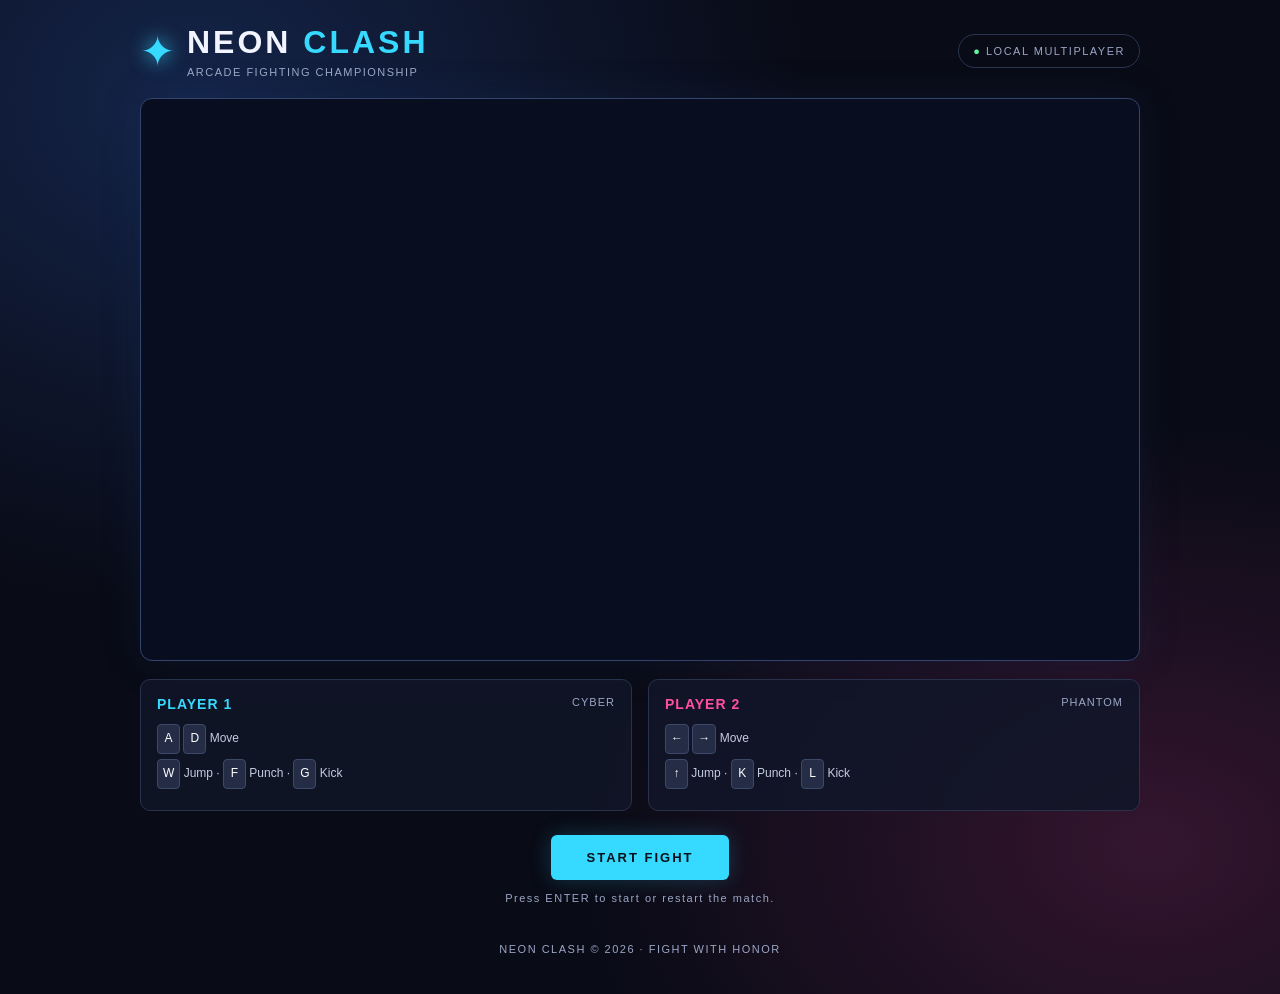
==== index.html @ e407fe43 "REMADE" ====
<!DOCTYPE html>
<html lang="en">
<head>
    <meta charset="UTF-8">
    <meta name="viewport" content="width=device-width, initial-scale=1.0">
    <title>Neon Clash | Fighting Arcade</title>
    <link rel="stylesheet" href="style.css">
</head>
<body>
    <main class="game-container">
        <header class="game-header">
            <div class="brand">
                <span class="brand-icon">✦</span>
                <div>
                    <h1>NEON <span>CLASH</span></h1>
                    <p>ARCADE FIGHTING CHAMPIONSHIP</p>
                </div>
            </div>
            <div class="status">● LOCAL MULTIPLAYER</div>
        </header>

        <section class="arena">
            <canvas id="gameCanvas" width="960" height="540">
                Your browser does not support HTML Canvas.
            </canvas>
        </section>

        <section class="controls">
            <div class="player-controls blue">
                <h2>PLAYER 1 <span>CYBER</span></h2>
                <p><kbd>A</kbd> <kbd>D</kbd> Move</p>
                <p><kbd>W</kbd> Jump · <kbd>F</kbd> Punch · <kbd>G</kbd> Kick</p>
            </div>

            <div class="player-controls pink">
                <h2>PLAYER 2 <span>PHANTOM</span></h2>
                <p><kbd>←</kbd> <kbd>→</kbd> Move</p>
                <p><kbd>↑</kbd> Jump · <kbd>K</kbd> Punch · <kbd>L</kbd> Kick</p>
            </div>
        </section>

        <div class="game-actions">
            <button id="startButton">START FIGHT</button>
            <p>Press ENTER to start or restart the match.</p>
        </div>

        <footer>NEON CLASH © 2026 · FIGHT WITH HONOR</footer>
    </main>

    <script src="game.js"></script>
</body>
</html>
---- style.css ----
* {
    box-sizing: border-box;
}

:root {
    --bg: #090b16;
    --panel: #111629;
    --blue: #36d9ff;
    --pink: #ff4fa3;
    --text: #f2f5ff;
    --muted: #9ba6c5;
}

body {
    margin: 0;
    min-height: 100vh;
    background:
        radial-gradient(ellipse at 15% 10%, #142449 0%, transparent 40%),
        radial-gradient(ellipse at 90% 85%, #34152f 0%, transparent 35%),
        var(--bg);
    color: var(--text);
    font-family: Arial, Helvetica, sans-serif;
    display: flex;
    justify-content: center;
    padding: 24px 16px;
}

.game-container {
    width: min(100%, 1000px);
}

.game-header {
    display: flex;
    justify-content: space-between;
    align-items: center;
    gap: 16px;
    margin-bottom: 20px;
}

.brand {
    display: flex;
    align-items: center;
    gap: 12px;
}

.brand-icon {
    font-size: 42px;
    color: var(--blue);
    text-shadow: 0 0 20px var(--blue);
}

h1 {
    font-size: clamp(22px, 4vw, 32px);
    letter-spacing: 3px;
    margin: 0;
}

h1 span {
    color: var(--blue);
}

.brand p,
.status,
.game-actions p,
footer {
    color: var(--muted);
    font-size: 11px;
    letter-spacing: 1.5px;
}

.brand p {
    margin: 5px 0 0;
}

.status {
    border: 1px solid #293552;
    border-radius: 20px;
    padding: 10px 14px;
    white-space: nowrap;
}

.status::first-letter {
    color: #60f5a5;
}

.arena {
    overflow: hidden;
    border: 1px solid #33456d;
    border-radius: 12px;
    box-shadow: 0 0 40px #1c3b7030;
    background: #080d20;
}

canvas {
    display: block;
    width: 100%;
    height: auto;
    touch-action: none;
}

.controls {
    display: grid;
    grid-template-columns: 1fr 1fr;
    gap: 16px;
    margin-top: 18px;
}

.player-controls {
    background: #111629d9;
    border: 1px solid #28324d;
    border-radius: 10px;
    padding: 16px;
}

.player-controls h2 {
    font-size: 14px;
    letter-spacing: 1px;
    margin: 0 0 12px;
}

.player-controls h2 span {
    float: right;
    font-size: 11px;
    font-weight: normal;
    color: var(--muted);
}

.blue h2 {
    color: var(--blue);
}

.pink h2 {
    color: var(--pink);
}

.player-controls p {
    font-size: 12px;
    color: #c4cce0;
    line-height: 1.8;
    margin: 5px 0;
}

kbd {
    display: inline-block;
    min-width: 23px;
    padding: 3px 5px;
    text-align: center;
    background: #252d46;
    color: white;
    border: 1px solid #3d4968;
    border-radius: 4px;
    font: inherit;
}

.game-actions {
    text-align: center;
    margin: 24px 0;
}

button {
    border: 0;
    border-radius: 6px;
    background: var(--blue);
    color: #06101b;
    font-size: 13px;
    font-weight: bold;
    letter-spacing: 2px;
    padding: 15px 36px;
    cursor: pointer;
    box-shadow: 0 0 22px #36d9ff35;
    transition: transform 0.15s, box-shadow 0.15s;
}

button:hover {
    transform: translateY(-2px);
    box-shadow: 0 0 30px #36d9ff75;
}

button:active {
    transform: translateY(0);
}

.game-actions p {
    margin-top: 12px;
}

footer {
    text-align: center;
    padding: 15px 0;
}

@media (max-width: 600px) {
    body {
        padding: 14px 8px;
    }

    .game-header {
        align-items: flex-start;
        flex-direction: column;
    }

    .controls {
        grid-template-columns: 1fr;
    }

    .player-controls {
        padding: 12px;
    }

    .status {
        font-size: 10px;
    }
}
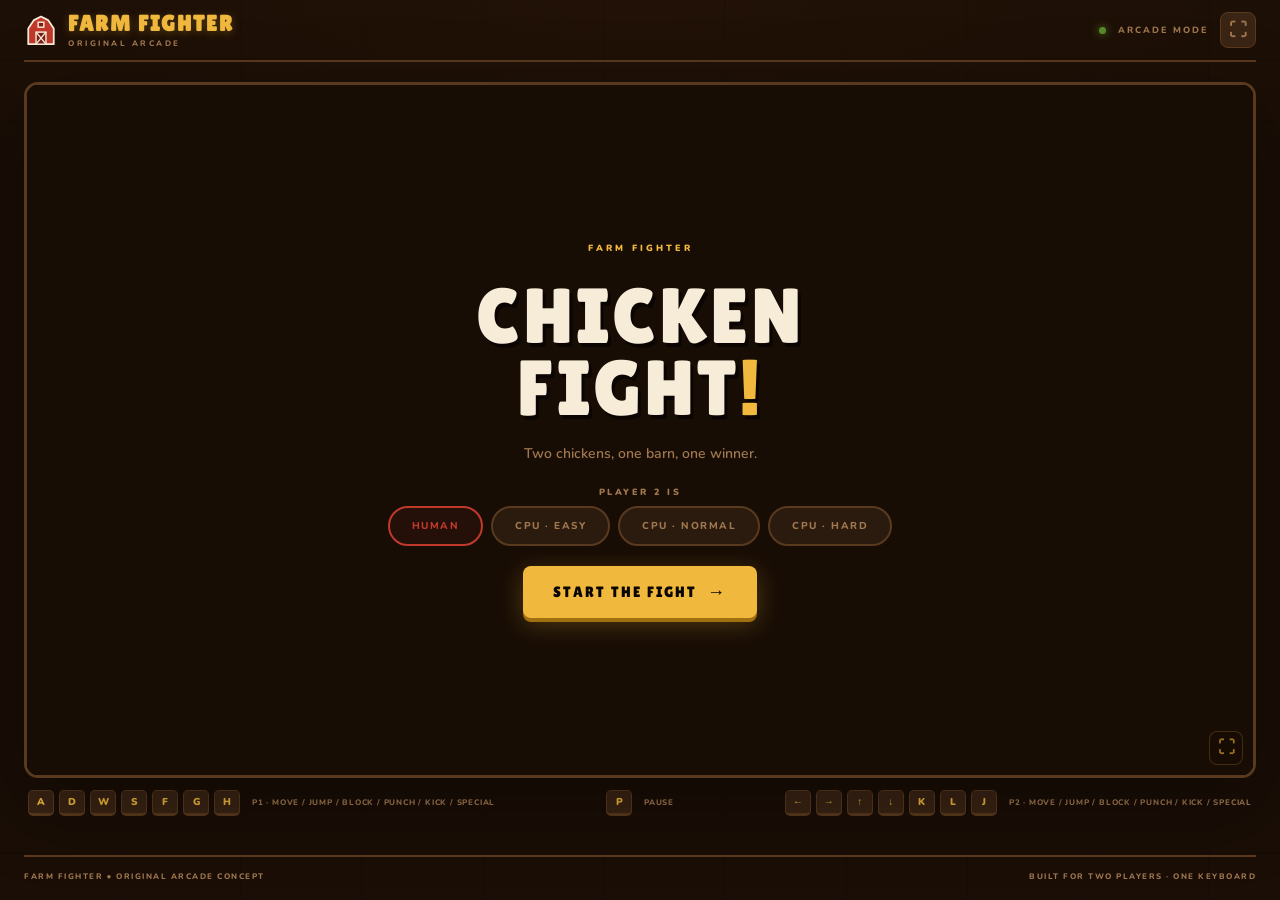
==== commit a74782a1: "Add a simple HTTP server for local game development This commit introduces a new script `serve.py` t" ====
--- a/index.html
+++ b/index.html
@@ -1,53 +1,140 @@
-
 <!DOCTYPE html>
 <html lang="en">
 <head>
-    <meta charset="UTF-8">
-    <meta name="viewport" content="width=device-width, initial-scale=1.0">
-    <title>Neon Clash | Fighting Arcade</title>
-    <link rel="stylesheet" href="style.css">
+  <meta charset="UTF-8">
+  <meta name="viewport" content="width=device-width, initial-scale=1.0">
+  <title>Farm Fighter</title>
+  <link rel="stylesheet" href="css/base.css">
+  <link rel="stylesheet" href="css/select.css">
+  <link rel="stylesheet" href="css/game.css">
+
+  <!-- Scripts run in this order. -->
+  <script src="js/core/config.js" defer></script>
+  <script src="js/core/registry.js" defer></script>
+  <script src="js/core/state.js" defer></script>
+  <script src="js/ui/dom.js" defer></script>
+
+  <script src="js/engine/sprites.js" defer></script>
+  <script src="js/engine/particles.js" defer></script>
+  <script src="js/engine/fighter.js" defer></script>
+  <script src="js/engine/fighter-builtin.js" defer></script>
+  <script src="js/engine/combat.js" defer></script>
+  <script src="js/engine/arena.js" defer></script>
+  <script src="js/engine/hud.js" defer></script>
+  <script src="js/engine/ai.js" defer></script>
+  <script src="js/engine/match.js" defer></script>
+
+  <script src="js/ui/select-screen.js" defer></script>
+  <script src="js/ui/map-select.js" defer></script>
+  <script src="js/ui/move-list.js" defer></script>
+  <script src="js/ui/screens.js" defer></script>
+  <script src="js/ui/input.js" defer></script>
+  <script src="js/ui/fullscreen.js" defer></script>
+
+  <!-- Fighters -->
+  <script src="data/fighters/chicken.js" defer></script>
+
+  <!-- Maps -->
+  <script src="data/maps/red-barn.js" defer></script>
+  <script src="data/maps/hayloft.js" defer></script>
+  <script src="data/maps/moonlit-pasture.js" defer></script>
+
+  <script src="js/main.js" defer></script>
 </head>
 <body>
-    <main class="game-container">
-        <header class="game-header">
-            <div class="brand">
-                <span class="brand-icon">✦</span>
-                <div>
-                    <h1>NEON <span>CLASH</span></h1>
-                    <p>ARCADE FIGHTING CHAMPIONSHIP</p>
-                </div>
-            </div>
-            <div class="status">● LOCAL MULTIPLAYER</div>
-        </header>
+  <main class="app-shell">
 
-        <section class="arena">
-            <canvas id="gameCanvas" width="960" height="540">
-                Your browser does not support HTML Canvas.
-            </canvas>
-        </section>
+    <header class="topbar">
+      <a class="brand" href="#" aria-label="home">
+        <span class="brand-mark" aria-hidden="true">
+          <svg viewBox="0 0 48 48">
+            <path d="M6 22 L14 10 L24 5 L34 10 L42 22 L42 44 L6 44 Z" fill="#c0392b" stroke="#f7ecd8" stroke-width="2.5" stroke-linejoin="round"/>
+            <rect x="17" y="27" width="14" height="17" fill="#7a1f16" stroke="#f7ecd8" stroke-width="2"/>
+            <path d="M17 27 L31 44 M31 27 L17 44" stroke="#f7ecd8" stroke-width="2"/>
+            <rect x="20" y="13" width="8" height="7" fill="#7a1f16" stroke="#f7ecd8" stroke-width="2"/>
+          </svg>
+        </span>
+        <span><strong>FARM FIGHTER</strong><small>ORIGINAL ARCADE</small></span>
+      </a>
+      <div class="topbar-right">
+        <span class="live-dot"></span><span>ARCADE MODE</span>
+        <button id="fullscreenButton" class="icon-button" type="button" title="Fullscreen" aria-label="Toggle fullscreen">⛶</button>
+      </div>
+    </header>
 
-        <section class="controls">
-            <div class="player-controls blue">
-                <h2>PLAYER 1 <span>CYBER</span></h2>
-                <p><kbd>A</kbd> <kbd>D</kbd> Move</p>
-                <p><kbd>W</kbd> Jump · <kbd>F</kbd> Punch · <kbd>G</kbd> Kick</p>
+    <!-- ── Single arena box: canvas lives here always ── -->
+    <div class="arena-wrap">
+
+      <div class="arena" id="arenaBox">
+
+        <!-- The game canvas — always present, game loop always runs -->
+        <canvas id="gameCanvas" width="1600" height="900" aria-label="Farm fighting game"></canvas>
+
+        <!-- SELECT OVERLAY — shown on top of the canvas before the fight -->
+        <div id="selectScreen" class="select-overlay">
+          <div class="select-inner">
+            <div class="eyebrow">FARM FIGHTER</div>
+            <h1>CHICKEN FIGHT<span>!</span></h1>
+            <p class="muted">Two chickens, one barn, one winner.</p>
+
+            <div class="p2-mode" role="group" aria-label="Who plays Player 2">
+              <span class="p2-mode-label">PLAYER 2 IS</span>
+              <button class="mode-button" type="button" data-mode="human">HUMAN</button>
+              <button class="mode-button" type="button" data-mode="easy">CPU · EASY</button>
+              <button class="mode-button" type="button" data-mode="normal">CPU · NORMAL</button>
+              <button class="mode-button" type="button" data-mode="hard">CPU · HARD</button>
             </div>
 
-            <div class="player-controls pink">
-                <h2>PLAYER 2 <span>PHANTOM</span></h2>
-                <p><kbd>←</kbd> <kbd>→</kbd> Move</p>
-                <p><kbd>↑</kbd> Jump · <kbd>K</kbd> Punch · <kbd>L</kbd> Kick</p>
-            </div>
-        </section>
-
-        <div class="game-actions">
-            <button id="startButton">START FIGHT</button>
-            <p>Press ENTER to start or restart the match.</p>
+            <button id="startFightButton" class="primary-button" type="button">
+              START THE FIGHT <span>→</span>
+            </button>
+          </div>
         </div>
 
-        <footer>NEON CLASH © 2026 · FIGHT WITH HONOR</footer>
-    </main>
+        <!-- MATCH-END OVERLAY — shown when a match finishes -->
+        <div id="matchOverlay" class="match-overlay hidden">
+          <div class="overlay-kicker">MATCH COMPLETE</div>
+          <h2 id="winnerText">Player WINS!</h2>
+          <p>Ready for another round?</p>
+          <div class="overlay-actions">
+            <button id="rematchButton" class="primary-button" type="button">REMATCH ↻</button>
+            <button id="changeFightersButton" class="secondary-button" type="button">← MAIN MENU</button>
+          </div>
+        </div>
 
-    <script src="game.js"></script>
+        <!-- PAUSE OVERLAY -->
+        <div id="pauseOverlay" class="match-overlay hidden">
+          <div class="overlay-kicker">PAUSED</div>
+          <h2>GAME PAUSED</h2>
+          <p>Press P or ESC to keep fighting</p>
+          <div class="overlay-actions">
+            <button id="resumeButton" class="primary-button" type="button">RESUME ▶</button>
+            <button id="mainMenuButton" class="secondary-button" type="button">← MAIN MENU</button>
+          </div>
+        </div>
+
+        <!-- Fullscreen button always visible in the corner -->
+        <button id="arenaFullscreen" class="arena-fullscreen" type="button" title="Fullscreen" aria-label="Toggle fullscreen">⛶</button>
+
+      </div><!-- /.arena -->
+
+      <!-- Controls strip — just below the box, outside fullscreen -->
+      <div class="controls-strip" id="gameScreen">
+        <div><span class="key">A</span><span class="key">D</span><span class="key">W</span><span class="key">S</span><span class="key">F</span><span class="key">G</span><span class="key">H</span><small>P1 · MOVE / JUMP / BLOCK / PUNCH / KICK / SPECIAL</small></div>
+        <div><span class="key">P</span><small>PAUSE</small></div>
+        <div id="p2Controls"><span class="key">←</span><span class="key">→</span><span class="key">↑</span><span class="key">↓</span><span class="key">K</span><span class="key">L</span><span class="key">J</span><small>P2 · MOVE / JUMP / BLOCK / PUNCH / KICK / SPECIAL</small></div>
+      </div>
+
+    </div><!-- /.arena-wrap -->
+
+    <!-- MOVE LIST — inside the arena box, shown after fight starts -->
+    <div id="moveList" class="move-list hidden"></div>
+
+    <footer>
+      <span>FARM FIGHTER <span class="footer-dot">●</span> ORIGINAL ARCADE CONCEPT</span>
+      <span>BUILT FOR TWO PLAYERS · ONE KEYBOARD</span>
+    </footer>
+
+  </main>
 </body>
 </html>
--- a/css/base.css
+++ b/css/base.css
@@ -0,0 +1,256 @@
+@import url('https://fonts.googleapis.com/css2?family=Lilita+One&family=Nunito:wght@400;600;700;800;900&display=swap');
+
+:root {
+  --bg:        #1a0e06;        /* dark barn interior */
+  --panel:     #2b1a0e;        /* aged wood */
+  --panel-2:   #3a2414;        /* lighter plank */
+  --line:      #5a3a1e;        /* wood grain */
+  --text:      #f7ecd8;        /* warm cream */
+  --muted:     #a07850;        /* faded straw */
+  --hay:       #f0b83c;        /* golden hay */
+  --barn:      #c0392b;        /* barn red */
+  --barn-dark: #7a1f16;        /* dark barn red */
+  --grass:     #5a8a2a;        /* pasture green */
+  --sky:       #8fd3f4;        /* daytime sky */
+  --sun:       #ffe08a;        /* warm sun */
+  --dirt:      #8b5e3c;        /* dirt floor */
+  --shadow:    #0a0502;
+}
+
+* { box-sizing: border-box; margin: 0; padding: 0; }
+
+body {
+  min-height: 100dvh;
+  background: var(--bg);
+  background-image:
+    /* wood plank texture */
+    repeating-linear-gradient(
+      180deg,
+      transparent 0px 59px,
+      #00000018 59px 61px
+    ),
+    repeating-linear-gradient(
+      90deg,
+      transparent 0px 119px,
+      #00000010 119px 121px
+    ),
+    /* warm top glow like sunlight through barn doors */
+    radial-gradient(ellipse 100% 35% at 50% 0%, #3a1e0840 0%, transparent 70%);
+  color: var(--text);
+  font-family: 'Nunito', Arial, sans-serif;
+  font-weight: 600;
+}
+
+button { font: inherit; cursor: pointer; border: none; background: none; }
+button:focus-visible { outline: 2px solid var(--hay); outline-offset: 3px; }
+
+.hidden { display: none !important; }
+
+/* ── layout shell ── */
+.app-shell {
+  display: flex;
+  flex-direction: column;
+  min-height: 100dvh;
+  width: min(1400px, 100%);
+  margin: 0 auto;
+  padding: 0 24px;
+  overflow-x: hidden;
+}
+
+/* ── topbar ── */
+.topbar {
+  display: flex;
+  align-items: center;
+  justify-content: space-between;
+  height: 62px;
+  border-bottom: 2px solid var(--line);
+  flex-shrink: 0;
+}
+
+.brand {
+  display: flex;
+  align-items: center;
+  gap: 10px;
+  text-decoration: none;
+  color: var(--text);
+}
+.brand-mark { width: 34px; height: 34px; }
+.brand-mark svg { width: 100%; height: 100%; }
+.brand strong {
+  font-family: 'Lilita One', Impact, sans-serif;
+  font-size: 22px;
+  letter-spacing: 2px;
+  color: var(--hay);
+  text-shadow: 0 2px 8px #f0b83c44;
+}
+.brand small {
+  display: block;
+  font-size: 8px;
+  font-weight: 800;
+  letter-spacing: 2.5px;
+  color: var(--muted);
+  margin-top: 1px;
+  text-transform: uppercase;
+}
+
+.topbar-right {
+  display: flex;
+  align-items: center;
+  gap: 12px;
+  font-size: 9px;
+  font-weight: 800;
+  letter-spacing: 2px;
+  color: var(--muted);
+  text-transform: uppercase;
+}
+
+.live-dot {
+  width: 7px; height: 7px;
+  border-radius: 50%;
+  background: var(--grass);
+  box-shadow: 0 0 8px var(--grass);
+  animation: pulse 2.4s ease-in-out infinite;
+}
+@keyframes pulse {
+  0%, 100% { opacity: 1; box-shadow: 0 0 8px var(--grass); }
+  50%       { opacity: 0.5; box-shadow: 0 0 3px var(--grass); }
+}
+
+.icon-button {
+  display: grid;
+  place-items: center;
+  width: 36px; height: 36px;
+  border: 1px solid var(--line);
+  border-radius: 8px;
+  background: var(--panel-2);
+  color: var(--muted);
+  font-size: 18px;
+  transition: color .15s, border-color .15s, background .15s;
+}
+.icon-button:hover {
+  color: var(--hay);
+  border-color: var(--hay);
+  background: var(--panel);
+}
+
+/* ── screens (kept for any legacy use) ── */
+/* .screen padding removed — layout is now handled by .arena-wrap */
+
+/* ── typography ── */
+h1 {
+  font-family: 'Lilita One', Impact, sans-serif;
+  font-size: clamp(48px, 7.5vw, 90px);
+  font-weight: 400;
+  letter-spacing: 3px;
+  line-height: 0.92;
+  color: var(--text);
+  text-shadow: 3px 4px 0 var(--shadow);
+}
+h1 span, h1 em { color: var(--hay); font-style: normal; }
+
+h2 {
+  font-family: 'Lilita One', Impact, sans-serif;
+  font-size: 26px;
+  font-weight: 400;
+  letter-spacing: 2px;
+}
+
+.eyebrow {
+  font-size: 9px;
+  font-weight: 900;
+  letter-spacing: 3px;
+  color: var(--hay);
+  text-transform: uppercase;
+  margin-bottom: 6px;
+}
+
+.muted { color: var(--muted); font-size: 13px; line-height: 1.6; margin-top: 8px; }
+.hint  { color: var(--muted); font-size: 11px; line-height: 1.6; }
+
+/* ── buttons ── */
+.primary-button {
+  display: inline-flex;
+  align-items: center;
+  gap: 10px;
+  padding: 0 30px;
+  height: 52px;
+  background: var(--hay);
+  color: var(--shadow);
+  border-radius: 8px;
+  font-family: 'Lilita One', Impact, sans-serif;
+  font-size: 15px;
+  font-weight: 400;
+  letter-spacing: 2px;
+  text-transform: uppercase;
+  box-shadow: 0 4px 0 #a07010, 0 6px 24px #f0b83c44;
+  transition: transform .12s, box-shadow .12s;
+}
+.primary-button:hover {
+  transform: translateY(-2px);
+  box-shadow: 0 6px 0 #a07010, 0 10px 36px #f0b83c66;
+}
+.primary-button:active {
+  transform: translateY(2px);
+  box-shadow: 0 2px 0 #a07010, 0 2px 10px #f0b83c44;
+}
+.primary-button span { font-size: 18px; }
+
+.secondary-button {
+  display: inline-flex;
+  align-items: center;
+  height: 44px;
+  padding: 0 20px;
+  border: 2px solid var(--line);
+  border-radius: 8px;
+  background: var(--panel);
+  color: var(--muted);
+  font-size: 11px;
+  font-weight: 800;
+  letter-spacing: 1.5px;
+  text-transform: uppercase;
+  transition: color .15s, border-color .15s, background .15s;
+}
+.secondary-button:hover {
+  color: var(--text);
+  border-color: var(--muted);
+  background: var(--panel-2);
+}
+
+/* ── key badges ── */
+.key {
+  display: inline-grid;
+  place-items: center;
+  min-width: 26px;
+  height: 26px;
+  padding: 0 6px;
+  background: var(--panel-2);
+  border: 1px solid var(--line);
+  border-bottom-width: 3px;
+  border-radius: 5px;
+  font-size: 10px;
+  font-weight: 900;
+  color: var(--hay);
+  letter-spacing: 0;
+}
+
+/* ── footer ── */
+footer {
+  display: flex;
+  justify-content: space-between;
+  gap: 12px;
+  padding: 14px 0 18px;
+  border-top: 2px solid var(--line);
+  font-size: 8px;
+  font-weight: 800;
+  letter-spacing: 1.5px;
+  color: var(--muted);
+  text-transform: uppercase;
+  flex-shrink: 0;
+}
+
+@media (max-width: 600px) {
+  .app-shell { padding: 0 14px; }
+  .topbar { height: 52px; }
+  .topbar-right > span:not(.live-dot) { display: none; }
+  footer { flex-direction: column; gap: 4px; }
+}
--- a/css/select.css
+++ b/css/select.css
@@ -0,0 +1,334 @@
+/* ── Select screen ── */
+
+.select-screen {
+  display: flex;
+  flex-direction: column;
+  align-items: center;
+  gap: 36px;
+  padding: 36px 0 32px;
+}
+
+/* ── hero heading ── */
+.heading-row {
+  display: flex;
+  align-items: flex-end;
+  justify-content: space-between;
+  width: 100%;
+  gap: 16px;
+  flex-wrap: wrap;
+}
+
+.round-chip {
+  display: inline-flex;
+  align-items: center;
+  gap: 8px;
+  padding: 8px 18px;
+  background: var(--panel-2);
+  border: 2px solid var(--line);
+  border-radius: 999px;
+  font-size: 9px;
+  font-weight: 900;
+  letter-spacing: 2.5px;
+  color: var(--muted);
+  text-transform: uppercase;
+  white-space: nowrap;
+}
+.round-chip span {
+  font-family: 'Lilita One', Impact, sans-serif;
+  font-size: 18px;
+  color: var(--hay);
+  letter-spacing: 0;
+}
+
+/* ── player pick buttons ── */
+.player-picks {
+  display: flex;
+  gap: 20px;
+  width: 100%;
+}
+
+.player-pick {
+  flex: 1;
+  display: flex;
+  align-items: center;
+  gap: 14px;
+  padding: 16px 20px;
+  background: var(--panel);
+  border: 2px solid var(--line);
+  border-radius: 12px;
+  text-align: left;
+  transition: border-color .15s, background .15s;
+  cursor: pointer;
+}
+.player-pick:hover {
+  background: var(--panel-2);
+  border-color: var(--muted);
+}
+.player-pick.active.p1-pick {
+  border-color: var(--hay);
+  background: #f0b83c0e;
+  box-shadow: 0 0 0 1px var(--hay) inset;
+}
+.player-pick.active.p2-pick {
+  border-color: var(--barn);
+  background: #c0392b0e;
+  box-shadow: 0 0 0 1px var(--barn) inset;
+}
+
+.pick-number {
+  font-family: 'Lilita One', Impact, sans-serif;
+  font-size: 28px;
+  letter-spacing: 1px;
+  line-height: 1;
+}
+.p1-pick .pick-number { color: var(--hay); }
+.p2-pick .pick-number { color: var(--barn); }
+
+.pick-copy {
+  display: flex;
+  flex-direction: column;
+  gap: 2px;
+}
+.pick-copy small {
+  font-size: 8px;
+  font-weight: 900;
+  letter-spacing: 2.5px;
+  color: var(--muted);
+  text-transform: uppercase;
+}
+.pick-copy strong {
+  font-family: 'Lilita One', Impact, sans-serif;
+  font-size: 20px;
+  font-weight: 400;
+  letter-spacing: 1px;
+  color: var(--text);
+}
+
+.pick-status {
+  margin-left: auto;
+  font-size: 8px;
+  font-weight: 900;
+  letter-spacing: 2px;
+  color: var(--muted);
+  text-transform: uppercase;
+  border: 1px solid var(--line);
+  border-radius: 999px;
+  padding: 4px 10px;
+}
+.active .pick-status {
+  color: var(--hay);
+  border-color: var(--hay);
+}
+
+/* ── roster grid ── */
+.roster {
+  display: grid;
+  grid-template-columns: repeat(auto-fill, minmax(160px, 1fr));
+  gap: 12px;
+  width: 100%;
+}
+
+/* Fighter cards are built by select-screen JS — style the class it adds */
+.fighter-card {
+  position: relative;
+  display: flex;
+  flex-direction: column;
+  gap: 10px;
+  padding: 16px;
+  background: var(--panel);
+  border: 2px solid var(--line);
+  border-radius: 12px;
+  text-align: left;
+  cursor: pointer;
+  transition: border-color .15s, background .15s, transform .12s;
+  overflow: hidden;
+}
+.fighter-card::before {
+  content: '';
+  position: absolute;
+  top: 0; left: 0; right: 0;
+  height: 3px;
+  background: var(--fighter-color, var(--hay));
+  border-radius: 12px 12px 0 0;
+}
+.fighter-card:hover {
+  background: var(--panel-2);
+  border-color: var(--muted);
+  transform: translateY(-2px);
+}
+.fighter-card.selected-p1 {
+  border-color: var(--hay);
+  background: #f0b83c0c;
+}
+.fighter-card.selected-p2 {
+  border-color: var(--barn);
+  background: #c0392b0c;
+}
+
+.fighter-card-name {
+  font-family: 'Lilita One', Impact, sans-serif;
+  font-size: 17px;
+  letter-spacing: 1px;
+  color: var(--text);
+}
+.fighter-card-desc {
+  font-size: 10px;
+  font-weight: 700;
+  color: var(--muted);
+  line-height: 1.5;
+}
+
+/* stat bars */
+.fighter-stats { display: flex; flex-direction: column; gap: 5px; }
+.stat-row {
+  display: flex;
+  align-items: center;
+  gap: 6px;
+  font-size: 8px;
+  font-weight: 900;
+  letter-spacing: 1.5px;
+  color: var(--muted);
+  text-transform: uppercase;
+}
+.stat-bar {
+  flex: 1;
+  height: 4px;
+  background: var(--line);
+  border-radius: 999px;
+  overflow: hidden;
+}
+.stat-fill {
+  height: 100%;
+  background: var(--fighter-color, var(--hay));
+  border-radius: 999px;
+}
+
+.fighter-card-moves {
+  font-size: 8px;
+  font-weight: 900;
+  letter-spacing: 1.5px;
+  color: var(--muted);
+  text-transform: uppercase;
+  border-top: 1px solid var(--line);
+  padding-top: 8px;
+}
+
+/* ── section heading between roster and maps ── */
+.section-heading {
+  width: 100%;
+}
+.section-heading .hint { margin-top: 4px; }
+
+/* ── map cards ── */
+.map-list {
+  display: grid;
+  grid-template-columns: repeat(auto-fill, minmax(210px, 1fr));
+  gap: 12px;
+  width: 100%;
+}
+
+.map-card {
+  display: flex;
+  flex-direction: column;
+  gap: 0;
+  background: var(--panel);
+  border: 2px solid var(--line);
+  border-radius: 12px;
+  overflow: hidden;
+  cursor: pointer;
+  transition: border-color .15s, transform .12s;
+  text-align: left;
+}
+.map-card:hover {
+  border-color: var(--muted);
+  transform: translateY(-2px);
+}
+.map-card.selected {
+  border-color: var(--hay);
+  box-shadow: 0 0 0 1px var(--hay) inset, 0 0 20px #f0b83c22;
+}
+.map-card canvas {
+  display: block;
+  width: 100%;
+  height: auto;
+  border-radius: 10px 10px 0 0;
+}
+.map-name {
+  display: flex;
+  align-items: center;
+  justify-content: space-between;
+  padding: 9px 13px;
+  font-family: 'Lilita One', Impact, sans-serif;
+  font-size: 13px;
+  letter-spacing: 1.5px;
+  color: var(--text);
+}
+.map-name small {
+  font-family: 'Nunito', Arial, sans-serif;
+  font-size: 8px;
+  font-weight: 900;
+  letter-spacing: 2px;
+  color: var(--hay);
+  text-transform: uppercase;
+  border: 1px solid var(--hay);
+  border-radius: 4px;
+  padding: 2px 6px;
+}
+
+/* ── p2 mode ── */
+.p2-mode {
+  display: flex;
+  align-items: center;
+  flex-wrap: wrap;
+  justify-content: center;
+  gap: 8px;
+  width: 100%;
+}
+.p2-mode-label {
+  font-size: 9px;
+  font-weight: 900;
+  letter-spacing: 2.5px;
+  color: var(--muted);
+  width: 100%;
+  text-align: center;
+  text-transform: uppercase;
+}
+.mode-button {
+  padding: 0 22px;
+  height: 40px;
+  border: 2px solid var(--line);
+  border-radius: 999px;
+  background: var(--panel);
+  color: var(--muted);
+  font-size: 10px;
+  font-weight: 800;
+  letter-spacing: 1.5px;
+  text-transform: uppercase;
+  transition: color .15s, border-color .15s, background .15s;
+}
+.mode-button:hover {
+  color: var(--text);
+  border-color: var(--muted);
+  background: var(--panel-2);
+}
+.mode-button.active {
+  color: var(--barn);
+  border-color: var(--barn);
+  background: #c0392b12;
+}
+
+/* ── footer row ── */
+.select-footer {
+  display: flex;
+  flex-direction: column;
+  align-items: center;
+  gap: 12px;
+  width: 100%;
+}
+.select-footer .hint { text-align: center; }
+
+@media (max-width: 680px) {
+  .player-picks { flex-direction: column; }
+  .roster { grid-template-columns: repeat(auto-fill, minmax(140px, 1fr)); }
+  .map-list { grid-template-columns: repeat(auto-fill, minmax(170px, 1fr)); }
+}
--- a/css/game.css
+++ b/css/game.css
@@ -0,0 +1,275 @@
+/* ── Game / battle screen ── */
+
+/* ── arena wrap: constrains width, sits below the topbar ── */
+.arena-wrap {
+  flex: 1;
+  display: flex;
+  flex-direction: column;
+  padding: 20px 0 0;
+  gap: 0;
+  min-width: 0; /* prevent flex child from overflowing */
+}
+
+#gameCanvas {
+  display: block;
+  width: 100%;
+  height: auto;
+  aspect-ratio: 16 / 9;
+  background: #000;
+}
+
+/* ── arena box: letterbox the canvas so it always fits ── */
+.arena {
+  position: relative;
+  background: #000;          /* black bars top and bottom */
+  border: 3px solid var(--line);
+  border-radius: 14px;
+  overflow: hidden;
+  box-shadow:
+    0 0 0 1px #f0b83c18 inset,
+    0 24px 80px #00000060;
+}
+
+/* ── select overlay — on top of the canvas ── */
+.select-overlay {
+  position: absolute;
+  inset: 0;
+  z-index: 10;
+  display: flex;
+  align-items: center;
+  justify-content: center;
+  background: #1a0e06ee;
+  backdrop-filter: blur(2px);
+}
+
+.select-overlay.hidden {
+  display: none !important;
+}
+
+.select-inner {
+  display: flex;
+  flex-direction: column;
+  align-items: center;
+  gap: 20px;
+  text-align: center;
+  padding: 32px 24px;
+  width: 100%;
+  max-width: 560px;
+}
+
+.select-inner h1 {
+  font-size: clamp(36px, 7vw, 78px);
+  text-shadow: 3px 4px 0 var(--shadow);
+}
+
+.select-inner .muted {
+  margin-top: 0;
+  font-size: clamp(11px, 1.5vw, 14px);
+}
+
+/* ── fullscreen button inside the arena ── */
+.arena-fullscreen {
+  position: absolute;
+  bottom: 10px;
+  right: 10px;
+  z-index: 20;
+  display: grid;
+  place-items: center;
+  width: 34px; height: 34px;
+  background: #1a0e0699;
+  border: 1px solid #f0b83c55;
+  border-radius: 8px;
+  color: var(--hay);
+  font-size: 17px;
+  opacity: 0.6;
+  transition: opacity .15s, background .15s, border-color .15s;
+  backdrop-filter: blur(4px);
+}
+.arena-fullscreen:hover {
+  opacity: 1;
+  background: #1a0e06cc;
+  border-color: var(--hay);
+}
+
+/* ── match-end overlay ── */
+.match-overlay {
+  position: absolute;
+  inset: 0;
+  z-index: 15;
+  display: flex;
+  flex-direction: column;
+  justify-content: center;
+  align-items: center;
+  text-align: center;
+  background: #1a0e06e0;
+  backdrop-filter: blur(6px);
+}
+.overlay-kicker {
+  font-size: 9px;
+  font-weight: 900;
+  letter-spacing: 4px;
+  color: var(--hay);
+  text-transform: uppercase;
+  margin-bottom: 8px;
+}
+.match-overlay h2 {
+  font-family: 'Lilita One', Impact, sans-serif;
+  font-size: clamp(28px, 5.5vw, 60px);
+  color: var(--sun);
+  letter-spacing: 3px;
+  text-shadow: 3px 4px 0 var(--shadow);
+  margin: 4px 0 6px;
+}
+.match-overlay p {
+  color: var(--muted);
+  font-size: clamp(10px, 1.5vw, 13px);
+  margin-bottom: 4px;
+}
+.overlay-actions {
+  display: flex;
+  gap: 10px;
+  margin-top: 14px;
+  flex-wrap: wrap;
+  justify-content: center;
+}
+
+/* ── when the arena box is fullscreened ── */
+.arena:fullscreen,
+.arena:-webkit-full-screen {
+  border-radius: 0;
+  border: none;
+  width: 100vw;
+  height: 100vh;
+  aspect-ratio: unset;
+}
+.arena:fullscreen #gameCanvas,
+.arena:-webkit-full-screen #gameCanvas {
+  object-fit: contain;
+  background: #000;
+}
+
+/* ── controls strip ── */
+.controls-strip {
+  display: flex;
+  justify-content: space-between;
+  gap: 14px;
+  padding: 12px 4px 0;
+  flex-wrap: wrap;
+}
+.controls-strip > div {
+  display: flex;
+  align-items: center;
+  gap: 5px;
+  flex-wrap: wrap;
+}
+.controls-strip small {
+  color: var(--muted);
+  font-size: 8px;
+  font-weight: 800;
+  letter-spacing: .8px;
+  margin-left: 7px;
+  text-transform: uppercase;
+}
+.controls-strip .cpu-controlled { opacity: .35; }
+
+/* ── move list section ── */
+.move-list-section {
+  margin-top: 28px;
+  margin-bottom: 8px;
+}
+.move-list-heading { margin-bottom: 12px; }
+.move-list-heading .hint { margin-top: 5px; }
+
+.move-list {
+  display: grid;
+  grid-template-columns: 1fr 1fr;
+  gap: 14px;
+  margin-bottom: 32px;
+}
+
+.move-column {
+  padding: 16px 18px;
+  background: var(--panel);
+  border: 2px solid var(--line);
+  border-top: 3px solid var(--fighter-color, var(--hay));
+  border-radius: 12px;
+}
+.move-column h3 {
+  margin: 0 0 10px;
+  font-family: 'Lilita One', Impact, sans-serif;
+  font-size: 19px;
+  font-weight: 400;
+  color: var(--fighter-color, var(--hay));
+  letter-spacing: 1px;
+}
+.move-column h3 small {
+  font-family: 'Nunito', Arial, sans-serif;
+  font-size: 9px;
+  font-weight: 900;
+  letter-spacing: 1.2px;
+  color: var(--muted);
+  margin-left: 6px;
+  text-transform: uppercase;
+}
+.move-column h4 {
+  margin: 14px 0 6px;
+  color: var(--muted);
+  font-size: 8px;
+  font-weight: 900;
+  letter-spacing: 2px;
+  text-transform: uppercase;
+}
+.move-column ul { list-style: none; margin: 0; padding: 0; }
+.move-column li {
+  display: grid;
+  grid-template-columns: 92px 104px 1fr;
+  align-items: center;
+  gap: 8px;
+  padding: 6px 0;
+  border-bottom: 1px solid #ffffff08;
+  font-size: 11px;
+}
+.move-column .combos li { grid-template-columns: 1fr auto; }
+.move-column .combos li em { grid-column: 2; grid-row: 1; }
+
+.move-input {
+  font-weight: 900;
+  color: var(--hay);
+  font-size: 10px;
+  letter-spacing: .5px;
+}
+.move-type {
+  color: var(--muted);
+  font-size: 9px;
+  font-weight: 800;
+  letter-spacing: 1px;
+  text-transform: uppercase;
+}
+.move-name { font-weight: 700; color: var(--text); }
+
+.move-column em {
+  margin-left: 6px;
+  color: var(--sun);
+  font-style: normal;
+  font-size: 9px;
+  font-weight: 900;
+  letter-spacing: .5px;
+}
+.combo-seq {
+  grid-column: 1 / -1;
+  color: var(--muted);
+  font-size: 10px;
+  padding-top: 2px;
+}
+.move-column li.empty { color: var(--muted); }
+.move-column li.empty .move-name { font-style: italic; font-weight: 500; }
+
+@media (max-width: 800px) {
+  .move-list { grid-template-columns: 1fr; }
+}
+@media (max-width: 520px) {
+  .controls-strip { flex-direction: column; }
+  .move-column li { grid-template-columns: 78px 1fr; }
+  .move-column li .move-type { display: none; }
+}
+
